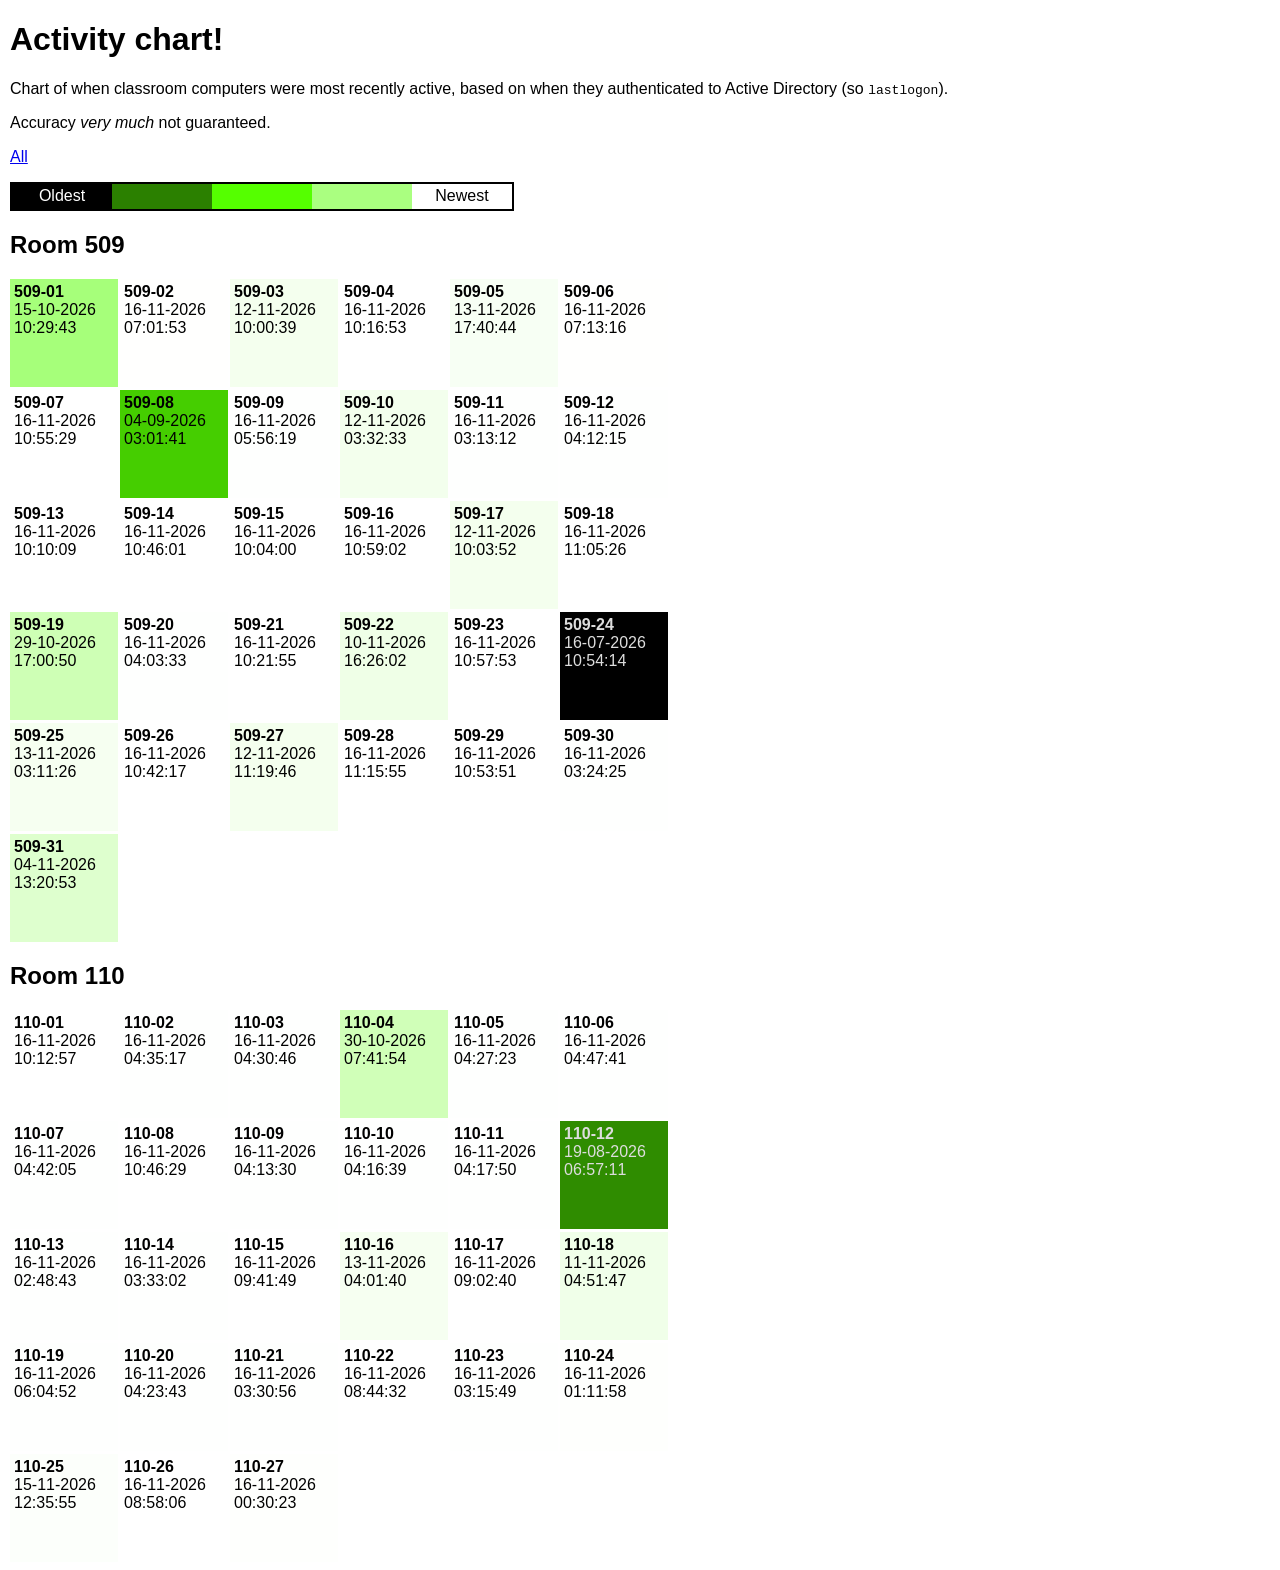
==== static/charts/20261116_112014.html @ fc754fe6 "Chart!" ====
<!DOCTYPE html>
<html>

<head>
	<meta charset=utf-8>
	<meta name=viewport content="width=device-width">
	<link rel="stylesheet" href="style.css" />
</head>

<body>
	<h1>Activity chart!</h1>
	<p>Chart of when classroom computers were most recently active, based on when they authenticated to Active Directory
		(so <code>lastlogon</code>).</p>
	<p>Accuracy <i>very much</i> not guaranteed.</p>
	<nav> 
		<ol>
			
			<li><a href="list.html">All</a></li>
			
		</ol>
	</nav>
	<div class="key">
		<div class="key-0">Oldest</div>
		<div class="key-25"></div>
		<div class="key-50"></div>
		<div class="key-75"></div>
		<div class="key-100">Newest</div>
	</div>
	<div class="group-ctr">
		
		<div class="group">
			<h2>Room 509 </h2>
			<div class="chart">
				
				<div class="cell" style="background: hsl(100 100% 73.93399960121741%)">
					<b>509-01</b>
					<br>
					15-10-2026 10:29:43
				</div>
				
				<div class="cell" style="background: hsl(100 100% 99.85420922542126%)">
					<b>509-02</b>
					<br>
					16-11-2026 07:01:53
				</div>
				
				<div class="cell" style="background: hsl(100 100% 96.70463565943967%)">
					<b>509-03</b>
					<br>
					12-11-2026 10:00:39
				</div>
				
				<div class="cell" style="background: hsl(100 100% 99.96425064614066%)">
					<b>509-04</b>
					<br>
					16-11-2026 10:16:53
				</div>
				
				<div class="cell" style="background: hsl(100 100% 97.77688114397932%)">
					<b>509-05</b>
					<br>
					13-11-2026 17:40:44
				</div>
				
				<div class="cell" style="background: hsl(100 100% 99.86063301092138%)">
					<b>509-06</b>
					<br>
					16-11-2026 07:13:16
				</div>
				
				<div class="cell" style="background: hsl(100 100% 99.9860332042933%)">
					<b>509-07</b>
					<br>
					16-11-2026 10:55:29
				</div>
				
				<div class="cell" style="background: hsl(100 100% 40.36401137658996%)">
					<b>509-08</b>
					<br>
					04-09-2026 03:01:41
				</div>
				
				<div class="cell" style="background: hsl(100 100% 99.81720897336058%)">
					<b>509-09</b>
					<br>
					16-11-2026 05:56:19
				</div>
				
				<div class="cell" style="background: hsl(100 100% 96.48562501645918%)">
					<b>509-10</b>
					<br>
					12-11-2026 03:32:33
				</div>
				
				<div class="cell" style="background: hsl(100 100% 99.72515979519129%)">
					<b>509-11</b>
					<br>
					16-11-2026 03:13:12
				</div>
				
				<div class="cell" style="background: hsl(100 100% 99.75848259464503%)">
					<b>509-12</b>
					<br>
					16-11-2026 04:12:15
				</div>
				
				<div class="cell" style="background: hsl(100 100% 99.96045092528846%)">
					<b>509-13</b>
					<br>
					16-11-2026 10:10:09
				</div>
				
				<div class="cell" style="background: hsl(100 100% 99.98069102250112%)">
					<b>509-14</b>
					<br>
					16-11-2026 10:46:01
				</div>
				
				<div class="cell" style="background: hsl(100 100% 99.95698038817346%)">
					<b>509-15</b>
					<br>
					16-11-2026 10:04:00
				</div>
				
				<div class="cell" style="background: hsl(100 100% 99.98803652246538%)">
					<b>509-16</b>
					<br>
					16-11-2026 10:59:02
				</div>
				
				<div class="cell" style="background: hsl(100 100% 96.70645087261906%)">
					<b>509-17</b>
					<br>
					12-11-2026 10:03:52
				</div>
				
				<div class="cell" style="background: hsl(100 100% 99.99164813832489%)">
					<b>509-18</b>
					<br>
					16-11-2026 11:05:26
				</div>
				
				<div class="cell" style="background: hsl(100 100% 85.56516145051522%)">
					<b>509-19</b>
					<br>
					29-10-2026 17:00:50
				</div>
				
				<div class="cell" style="background: hsl(100 100% 99.75357305433602%)">
					<b>509-20</b>
					<br>
					16-11-2026 04:03:33
				</div>
				
				<div class="cell" style="background: hsl(100 100% 99.96709103153016%)">
					<b>509-21</b>
					<br>
					16-11-2026 10:21:55
				</div>
				
				<div class="cell" style="background: hsl(100 100% 95.29688610995113%)">
					<b>509-22</b>
					<br>
					10-11-2026 16:26:02
				</div>
				
				<div class="cell" style="background: hsl(100 100% 99.98738756024062%)">
					<b>509-23</b>
					<br>
					16-11-2026 10:57:53
				</div>
				
				<div class="cell low" style="background: hsl(100 100% 0.0%)">
					<b>509-24</b>
					<br>
					16-07-2026 10:54:14
				</div>
				
				<div class="cell" style="background: hsl(100 100% 97.28632213356207%)">
					<b>509-25</b>
					<br>
					13-11-2026 03:11:26
				</div>
				
				<div class="cell" style="background: hsl(100 100% 99.97858424658307%)">
					<b>509-26</b>
					<br>
					16-11-2026 10:42:17
				</div>
				
				<div class="cell" style="background: hsl(100 100% 96.74928237945292%)">
					<b>509-27</b>
					<br>
					12-11-2026 11:19:46
				</div>
				
				<div class="cell" style="background: hsl(100 100% 99.99756404034476%)">
					<b>509-28</b>
					<br>
					16-11-2026 11:15:55
				</div>
				
				<div class="cell" style="background: hsl(100 100% 99.98511148982917%)">
					<b>509-29</b>
					<br>
					16-11-2026 10:53:51
				</div>
				
				<div class="cell" style="background: hsl(100 100% 99.73148952819506%)">
					<b>509-30</b>
					<br>
					16-11-2026 03:24:25
				</div>
				
				<div class="cell" style="background: hsl(100 100% 90.31672178142952%)">
					<b>509-31</b>
					<br>
					04-11-2026 13:20:53
				</div>
				
			</div>
		</div>
		
		<div class="group">
			<h2>Room 110 </h2>
			<div class="chart">
				
				<div class="cell" style="background: hsl(100 100% 99.962031007227%)">
					<b>110-01</b>
					<br>
					16-11-2026 10:12:57
				</div>
				
				<div class="cell" style="background: hsl(100 100% 99.7714806496394%)">
					<b>110-02</b>
					<br>
					16-11-2026 04:35:17
				</div>
				
				<div class="cell" style="background: hsl(100 100% 99.76893182698855%)">
					<b>110-03</b>
					<br>
					16-11-2026 04:30:46
				</div>
				
				<div class="cell" style="background: hsl(100 100% 86.06236056717418%)">
					<b>110-04</b>
					<br>
					30-10-2026 07:41:54
				</div>
				
				<div class="cell" style="background: hsl(100 100% 99.76702256131283%)">
					<b>110-05</b>
					<br>
					16-11-2026 04:27:23
				</div>
				
				<div class="cell" style="background: hsl(100 100% 99.7784781553672%)">
					<b>110-06</b>
					<br>
					16-11-2026 04:47:41
				</div>
				
				<div class="cell" style="background: hsl(100 100% 99.77531799149013%)">
					<b>110-07</b>
					<br>
					16-11-2026 04:42:05
				</div>
				
				<div class="cell" style="background: hsl(100 100% 99.98095436949087%)">
					<b>110-08</b>
					<br>
					16-11-2026 10:46:29
				</div>
				
				<div class="cell" style="background: hsl(100 100% 99.75918798836759%)">
					<b>110-09</b>
					<br>
					16-11-2026 04:13:30
				</div>
				
				<div class="cell" style="background: hsl(100 100% 99.76096558054844%)">
					<b>110-10</b>
					<br>
					16-11-2026 04:16:39
				</div>
				
				<div class="cell" style="background: hsl(100 100% 99.76163335327246%)">
					<b>110-11</b>
					<br>
					16-11-2026 04:17:50
				</div>
				
				<div class="cell low" style="background: hsl(100 100% 27.495090459690978%)">
					<b>110-12</b>
					<br>
					19-08-2026 06:57:11
				</div>
				
				<div class="cell" style="background: hsl(100 100% 99.71134348347874%)">
					<b>110-13</b>
					<br>
					16-11-2026 02:48:43
				</div>
				
				<div class="cell" style="background: hsl(100 100% 99.7363520422559%)">
					<b>110-14</b>
					<br>
					16-11-2026 03:33:02
				</div>
				
				<div class="cell" style="background: hsl(100 100% 99.94446200091043%)">
					<b>110-15</b>
					<br>
					16-11-2026 09:41:49
				</div>
				
				<div class="cell" style="background: hsl(100 100% 97.31466955595936%)">
					<b>110-16</b>
					<br>
					13-11-2026 04:01:40
				</div>
				
				<div class="cell" style="background: hsl(100 100% 99.92236906951985%)">
					<b>110-17</b>
					<br>
					16-11-2026 09:02:40
				</div>
				
				<div class="cell" style="background: hsl(100 100% 95.71772400483054%)">
					<b>110-18</b>
					<br>
					11-11-2026 04:51:47
				</div>
				
				<div class="cell" style="background: hsl(100 100% 99.82203386642288%)">
					<b>110-19</b>
					<br>
					16-11-2026 06:04:52
				</div>
				
				<div class="cell" style="background: hsl(100 100% 99.7649534063933%)">
					<b>110-20</b>
					<br>
					16-11-2026 04:23:43
				</div>
				
				<div class="cell" style="background: hsl(100 100% 99.735166980802%)">
					<b>110-21</b>
					<br>
					16-11-2026 03:30:56
				</div>
				
				<div class="cell" style="background: hsl(100 100% 99.91213615791791%)">
					<b>110-22</b>
					<br>
					16-11-2026 08:44:32
				</div>
				
				<div class="cell" style="background: hsl(100 100% 99.72663641938384%)">
					<b>110-23</b>
					<br>
					16-11-2026 03:15:49
				</div>
				
				<div class="cell" style="background: hsl(100 100% 99.65674600935259%)">
					<b>110-24</b>
					<br>
					16-11-2026 01:11:58
				</div>
				
				<div class="cell" style="background: hsl(100 100% 99.23009567019928%)">
					<b>110-25</b>
					<br>
					15-11-2026 12:35:55
				</div>
				
				<div class="cell" style="background: hsl(100 100% 99.9197920311201%)">
					<b>110-26</b>
					<br>
					16-11-2026 08:58:06
				</div>
				
				<div class="cell" style="background: hsl(100 100% 99.63327991151542%)">
					<b>110-27</b>
					<br>
					16-11-2026 00:30:23
				</div>
				
			</div>
		</div>
		
	</div>
</body>

</html>
---- static/charts/style.css ----
body {
    margin-left: 10px;
    max-width: 100vw;
    font-family: sans-serif;
}

nav ol { padding-left: 0; }
nav ol li { display: inline; }

.chart-ctr {
    display: flex;
    flex-flow: row wrap;
}

.chart {
    display: grid;
    /* TODO: make it so that the gap can be the same for row and column.
    .cell divs aren't exactly 100px due to border and padding, so that
    needs to be accounted for. */
    grid-template-columns: repeat(6, 100px);
    column-gap: 10px;
    row-gap: 3px;
}
.cell {
    max-width: 100px;
    min-width: 100px;
    min-height: 100px;
    max-height: 100px;
    padding: 2px;
    transition-duration: 0.2s;
    border: 2px solid transparent;
}
.cell:hover {
    scale: 105%;
    border-color: black;
}
.low { color: #ddd; }

.key {
    border: 2px solid black;
    max-width: min-content;
    display: flex;
}
.key > * {
    width: 100px;
    height: 25px;
    text-align: center;
    align-content: center;
}
.key-0 {
    background: hsl(100 100% 0%);
    color: white;
}
.key-25 { background: hsl(100 100% 25%); }
.key-50 { background: hsl(100 100% 50%); }
.key-75 { background: hsl(100 100% 75%); }
.key-100 { background: hsl(100 100% 100%); }
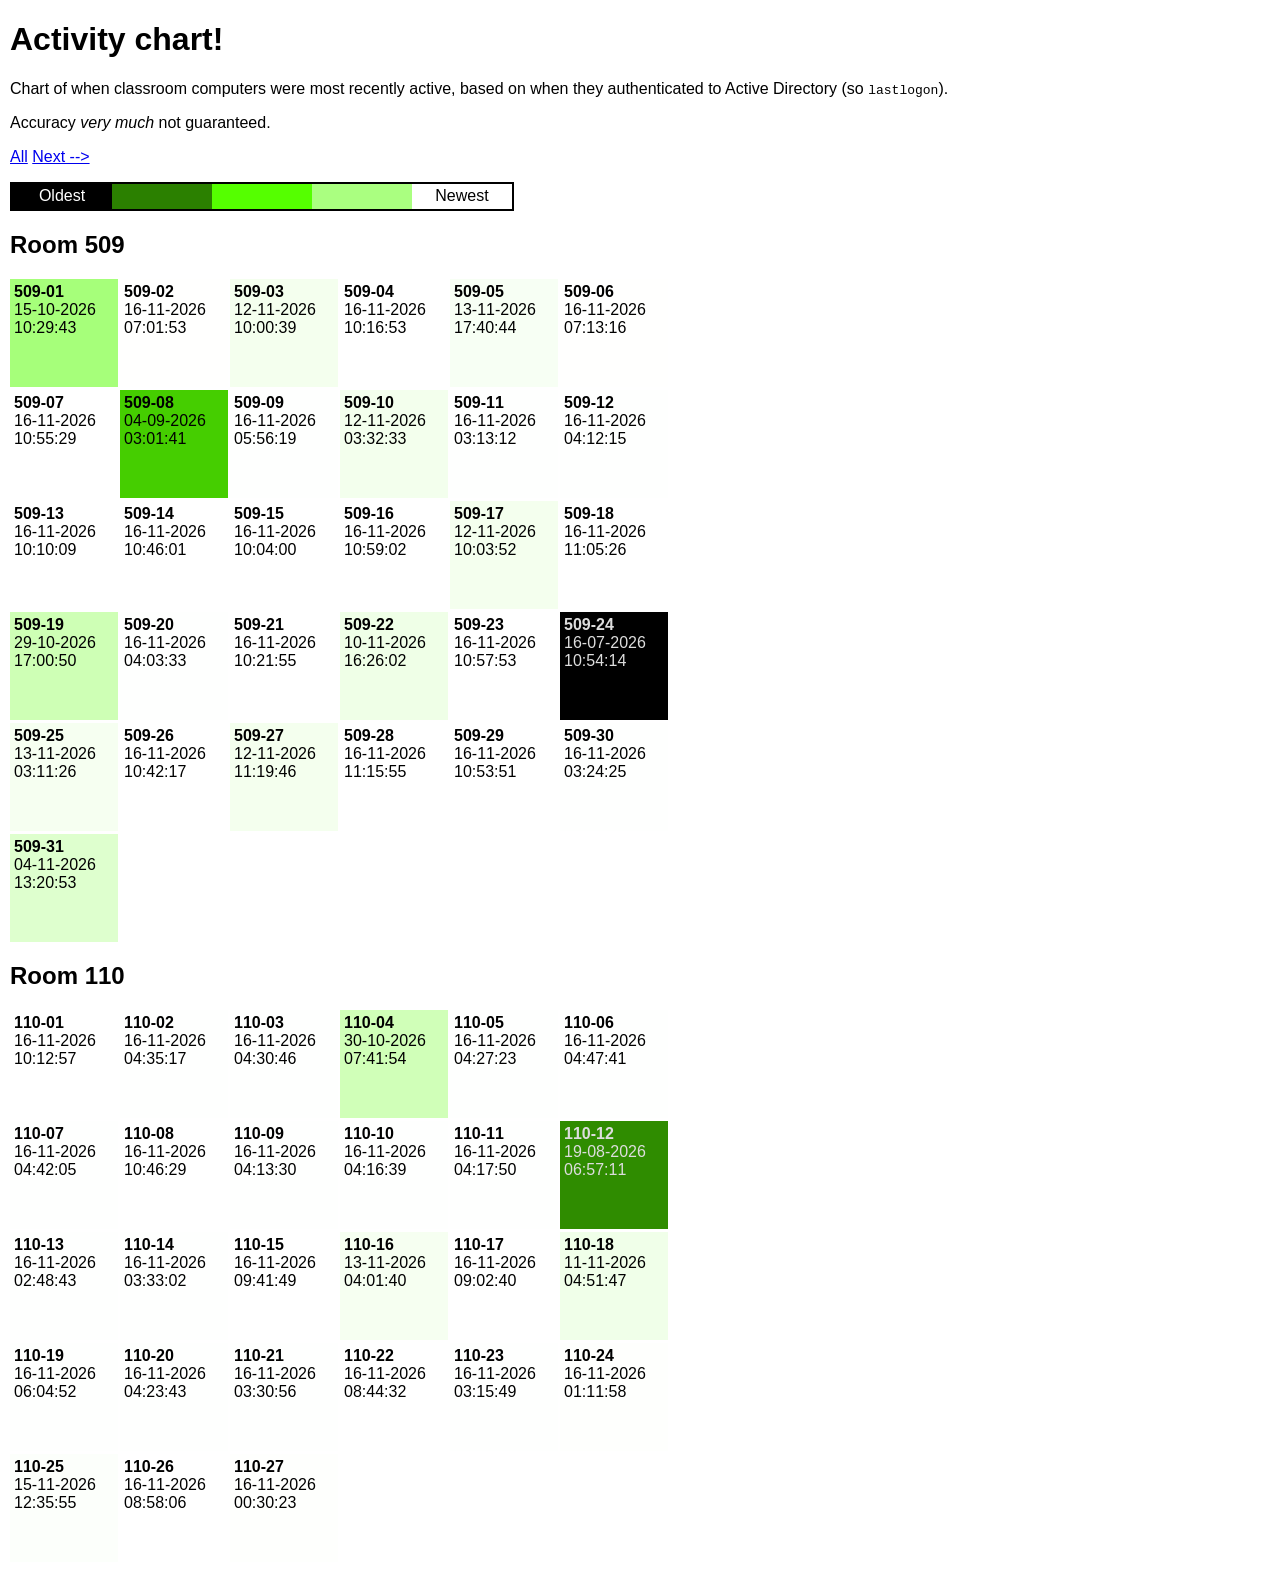
==== commit 00112efe: "Fix stuff" ====
--- a/static/charts/20261116_112014.html
+++ b/static/charts/20261116_112014.html
@@ -17,6 +17,8 @@
 			
 			<li><a href="list.html">All</a></li>
 			
+			<li><a href="20261116_140116.html">Next --></a></li>
+			
 		</ol>
 	</nav>
 	<div class="key">
